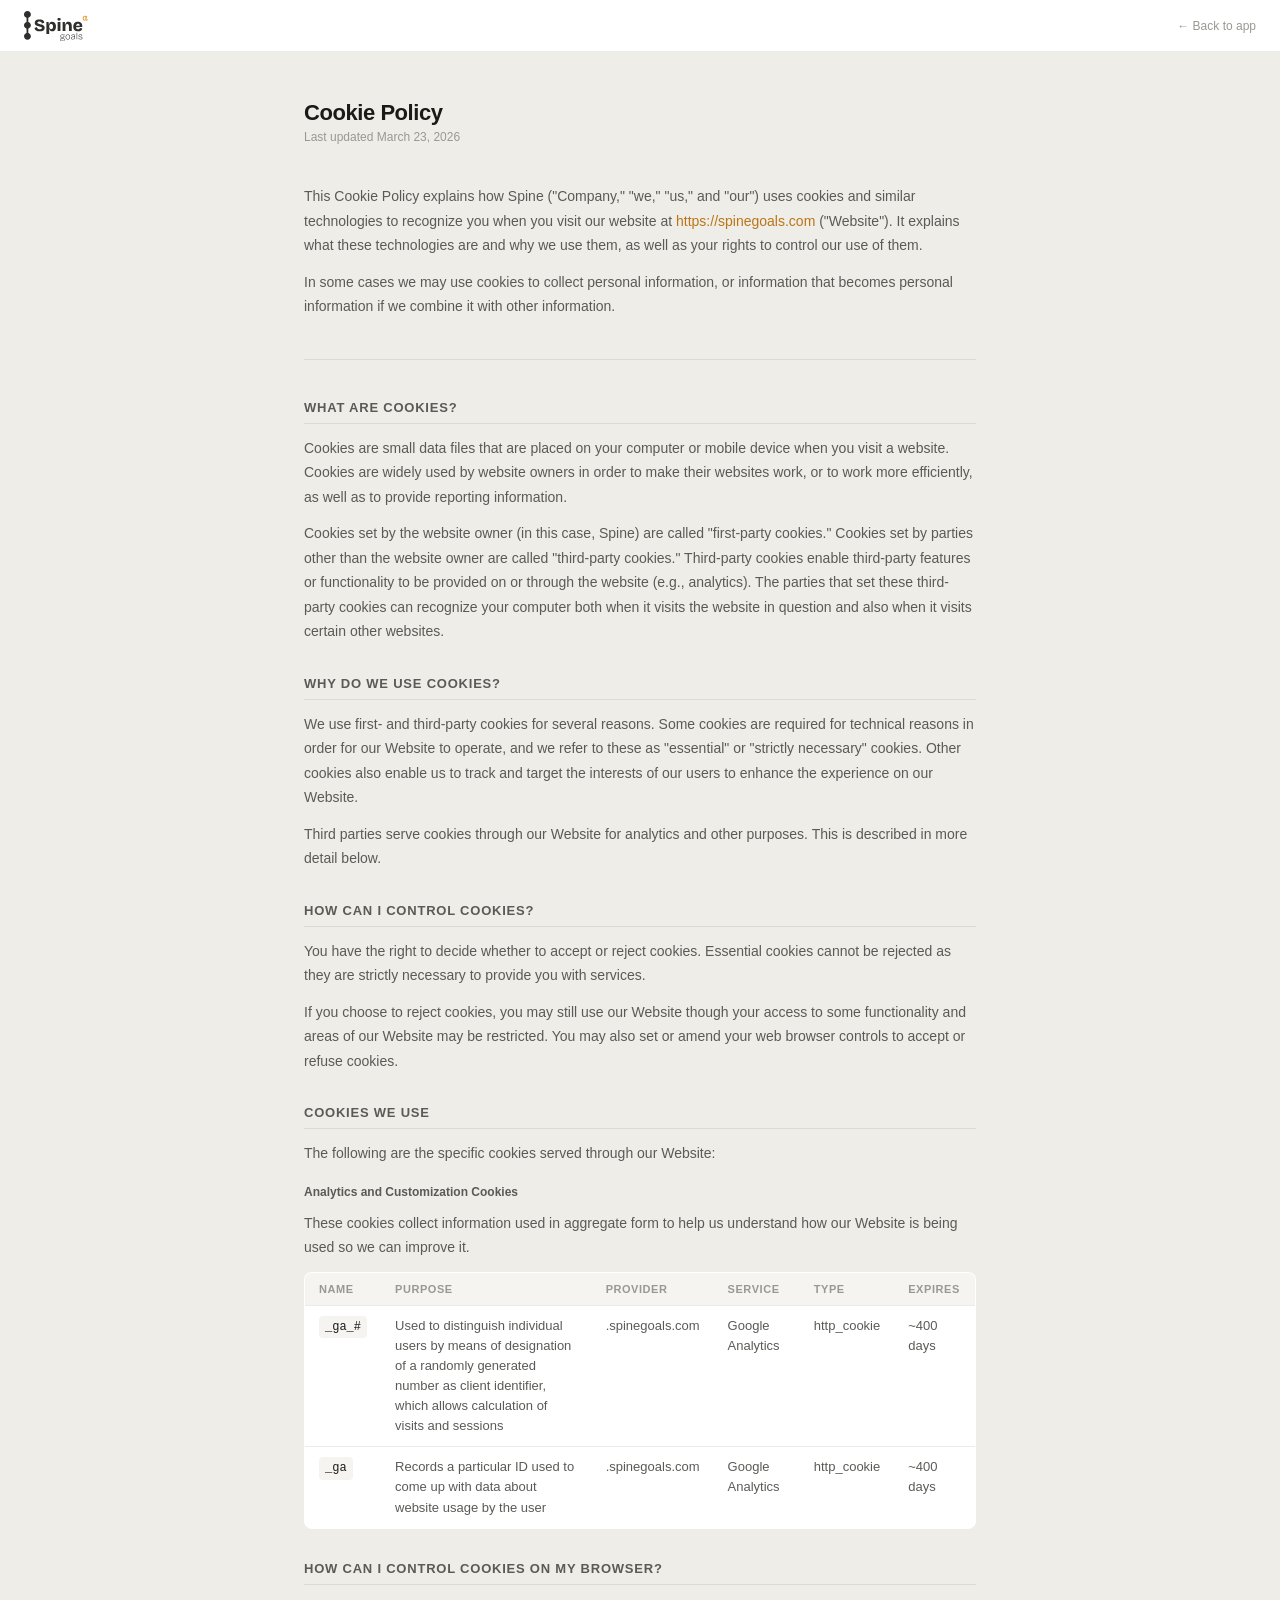
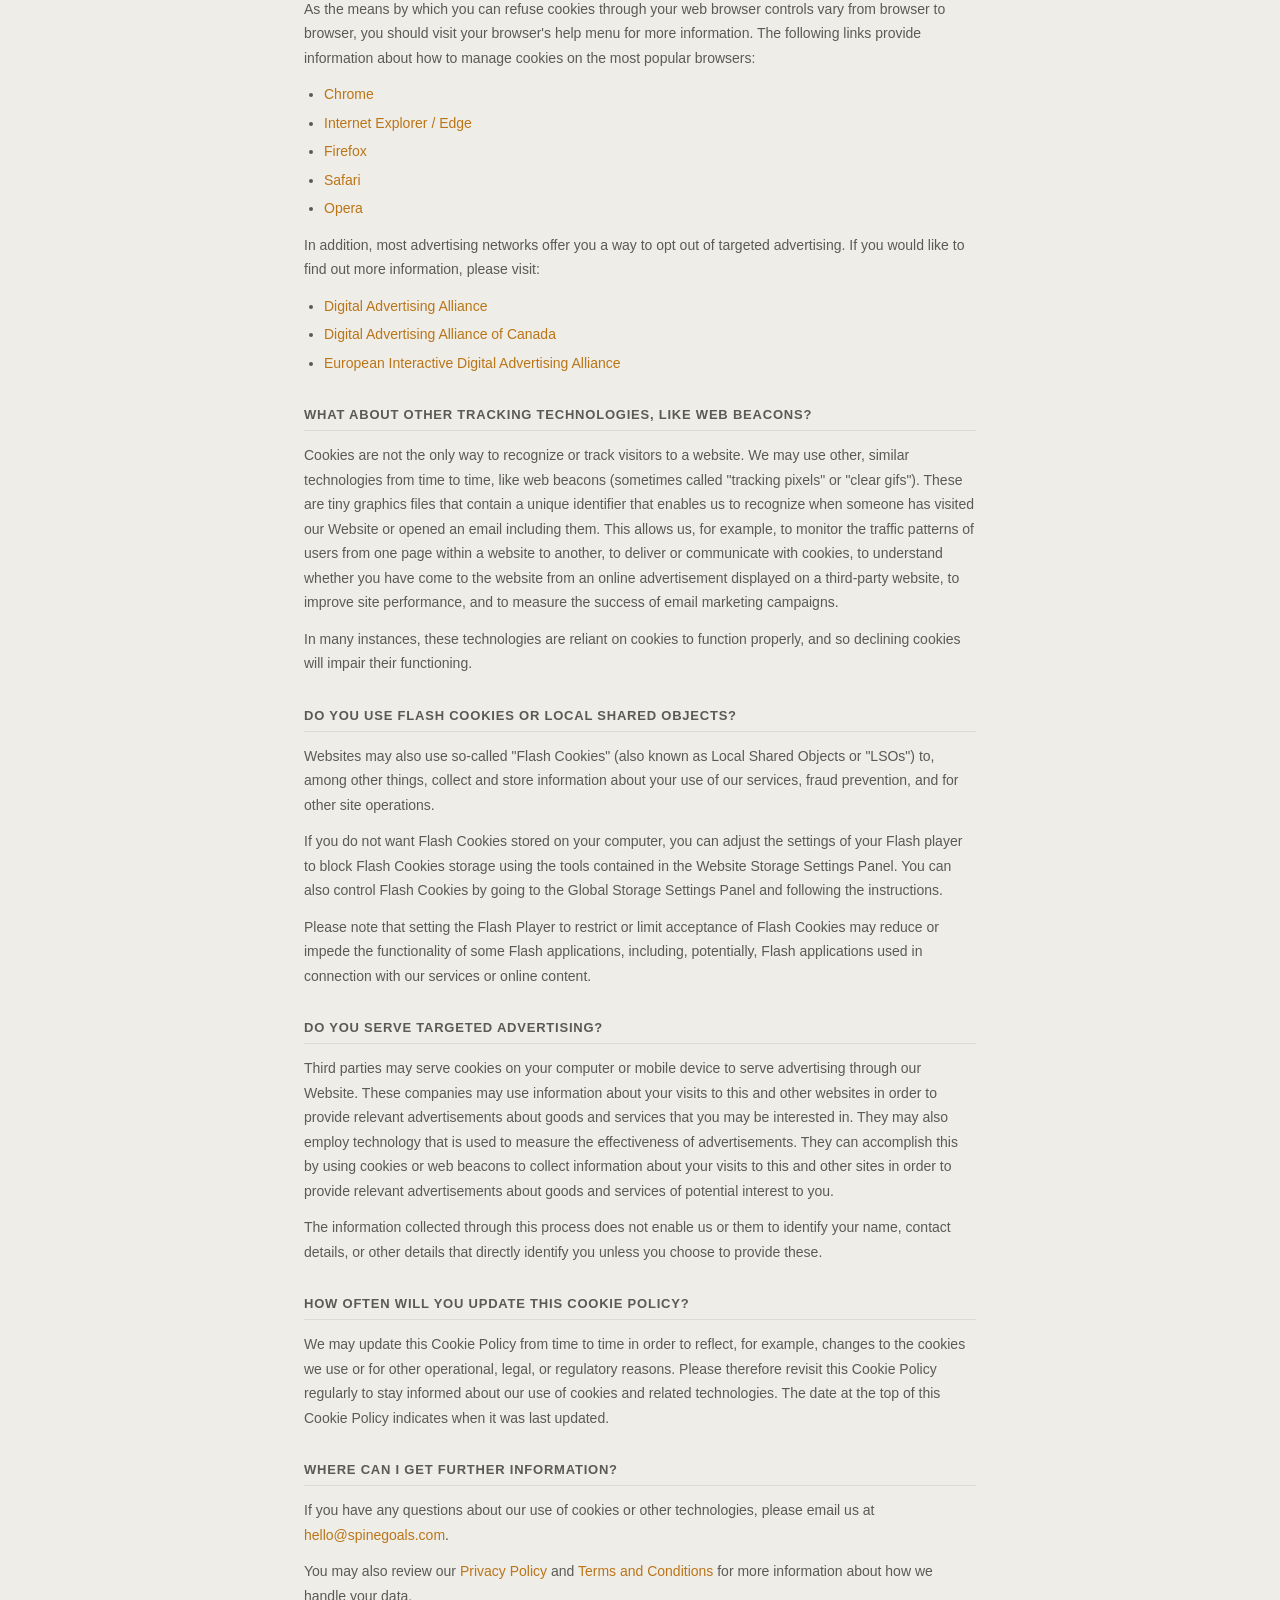
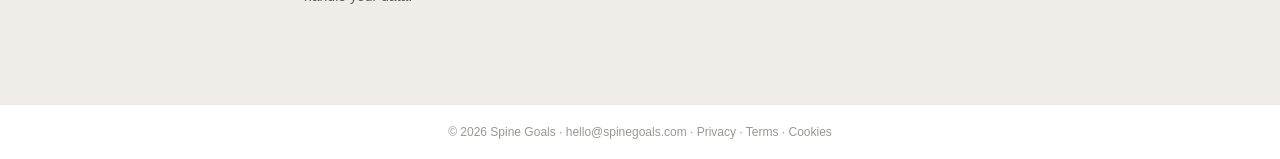
==== cookie-policy.html @ 58f3d646 "v3.7.6 · Legal pages, privacy/terms modals, SVG logo on legal pages, apple-touch-icon prep" ====
<!DOCTYPE html>
<html lang="en">
<head>
<!-- Google tag (gtag.js) -->
<script async src="https://www.googletagmanager.com/gtag/js?id=G-RN1TNMEYB0"></script>
<script>
  window.dataLayer = window.dataLayer || [];
  function gtag(){dataLayer.push(arguments);}
  gtag('js', new Date());
  gtag('config', 'G-RN1TNMEYB0');
</script>
<meta charset="UTF-8">
<meta name="viewport" content="width=device-width, initial-scale=1.0">
<title>Cookie Policy — Spine Goals</title>
<link rel="icon" href="favicon.png" type="image/png">
<style>
  *, *::before, *::after { box-sizing: border-box; margin: 0; padding: 0; }

  :root {
    --bg:        #ffffff;
    --bg2:       #f5f4f0;
    --bg3:       #efede8;
    --border1:   rgba(0,0,0,0.08);
    --border2:   rgba(0,0,0,0.15);
    --text1:     #1a1a18;
    --text2:     #5a5a56;
    --text3:     #9a9892;
    --accent:    #BA7517;
    --radius-md: 8px;
    --font:      -apple-system, BlinkMacSystemFont, "Segoe UI", sans-serif;
    --logo-fill: #2E2E2B;
  }

  @media (prefers-color-scheme: dark) {
    :root {
      --bg:      #1c1c1a;
      --bg2:     #262624;
      --bg3:     #2e2e2b;
      --border1: rgba(255,255,255,0.07);
      --border2: rgba(255,255,255,0.13);
      --text1:   #e8e6df;
      --text2:   #9a9890;
      --text3:   #5e5d58;
      --logo-fill: #EFEDE7;
    }
  }

  body {
    font-family: var(--font);
    background: var(--bg3);
    color: var(--text1);
    min-height: 100vh;
  }

  .site-header {
    background: var(--bg);
    border-bottom: 0.5px solid var(--border1);
    padding: 0 1.5rem;
    height: 52px;
    display: flex;
    align-items: center;
    justify-content: space-between;
  }

  .site-header a.home-link {
    text-decoration: none;
    display: flex;
    align-items: center;
    gap: 8px;
    color: var(--text1);
  }

  .logo-wordmark {
    font-size: 15px;
    font-weight: 600;
    letter-spacing: -0.02em;
    color: var(--text1);
  }

  .logo-dot {
    width: 8px;
    height: 8px;
    border-radius: 50%;
    background: var(--accent);
    flex-shrink: 0;
  }

  .back-link {
    font-size: 12px;
    color: var(--text3);
    text-decoration: none;
  }
  .back-link:hover { color: var(--text2); border-bottom: 0.5px solid var(--border2); padding-bottom: 1px; }

  .page-wrapper {
    max-width: 720px;
    margin: 0 auto;
    padding: 3rem 1.5rem 4rem;
  }

  .page-title {
    font-size: 22px;
    font-weight: 600;
    letter-spacing: -0.02em;
    color: var(--text1);
    margin-bottom: 0.25rem;
  }

  .last-updated {
    font-size: 12px;
    color: var(--text3);
    margin-bottom: 2.5rem;
  }

  .legal-section {
    margin-bottom: 2rem;
  }

  .legal-section h2 {
    font-size: 13px;
    font-weight: 600;
    text-transform: uppercase;
    letter-spacing: 0.06em;
    color: var(--text2);
    margin-bottom: 0.75rem;
    padding-bottom: 0.5rem;
    border-bottom: 0.5px solid var(--border1);
  }

  .legal-section p {
    font-size: 14px;
    line-height: 1.75;
    color: var(--text2);
    margin-bottom: 0.75rem;
  }

  .legal-section p:last-child {
    margin-bottom: 0;
  }

  .legal-section ul {
    font-size: 14px;
    line-height: 1.75;
    color: var(--text2);
    padding-left: 1.25rem;
    margin-bottom: 0.75rem;
  }

  .legal-section ul li {
    margin-bottom: 0.25rem;
  }

  a { color: var(--accent); text-decoration: none; }
  a:hover { text-decoration: underline; }

  .divider {
    border: none;
    border-top: 0.5px solid var(--border1);
    margin: 2.5rem 0;
  }

  /* Cookie table */
  .cookie-table {
    width: 100%;
    border-collapse: collapse;
    font-size: 13px;
    margin-bottom: 0.75rem;
    background: var(--bg);
    border-radius: var(--radius-md);
    overflow: hidden;
    border: 0.5px solid var(--border1);
  }

  .cookie-table thead tr {
    background: var(--bg2);
  }

  .cookie-table th {
    padding: 10px 14px;
    text-align: left;
    font-size: 11px;
    font-weight: 600;
    text-transform: uppercase;
    letter-spacing: 0.05em;
    color: var(--text3);
    border-bottom: 0.5px solid var(--border1);
  }

  .cookie-table td {
    padding: 10px 14px;
    color: var(--text2);
    vertical-align: top;
    border-bottom: 0.5px solid var(--border1);
    line-height: 1.55;
  }

  .cookie-table tr:last-child td {
    border-bottom: none;
  }

  .cookie-name {
    font-family: monospace;
    font-size: 12px;
    color: var(--text1);
    background: var(--bg2);
    border-radius: 4px;
    padding: 2px 6px;
    display: inline-block;
  }

  .site-footer {
    background: var(--bg);
    border-top: 0.5px solid var(--border1);
    padding: 1.25rem 1.5rem;
    text-align: center;
    font-size: 12px;
    color: var(--text3);
  }

  .site-footer a {
    color: var(--text3);
    text-decoration: none;
  }
  .site-footer a:hover {
    color: var(--text2);
    border-bottom: 0.5px solid var(--border2);
    padding-bottom: 1px;
  }

  @media (max-width: 600px) {
    .cookie-table { display: block; overflow-x: auto; }
  }
</style>
</head>
<body>

<header class="site-header">
  <a href="/" class="home-link">
    <svg style="height:30px;width:auto;display:block" viewBox="0 0 744 349" fill="none" xmlns="http://www.w3.org/2000/svg">
    <path fill="var(--logo-fill)" d="M473.06 279.35L455.808 276.475V278.354C459.789 279.313 462.959 281.009 465.318 283.441C467.751 285.801 468.968 288.934 468.968 292.842C468.968 296.086 468.083 298.924 466.313 301.357C464.544 303.716 461.89 305.56 458.352 306.887C454.813 308.14 450.388 308.767 445.08 308.767C443.974 308.767 442.868 308.73 441.763 308.656C440.657 308.509 439.404 308.287 438.003 307.992C435.57 309.319 433.616 310.573 432.142 311.753C430.667 312.933 429.93 314.002 429.93 314.96C429.93 315.992 430.667 316.803 432.142 317.393C433.69 317.909 435.496 318.278 437.561 318.499C439.625 318.646 441.505 318.72 443.2 318.72H453.817C455.292 318.72 457.098 318.904 459.236 319.272C461.448 319.567 463.623 320.194 465.761 321.152C467.972 322.111 469.816 323.549 471.29 325.466C472.765 327.383 473.502 329.963 473.502 333.207C473.502 337.041 472.322 340.1 469.963 342.386C467.677 344.671 464.397 346.293 460.121 347.252C455.919 348.284 450.868 348.801 444.97 348.801C439.072 348.801 434.242 348.358 430.482 347.474C426.796 346.589 424.068 345.225 422.299 343.382C420.529 341.539 419.645 339.216 419.645 336.414C419.645 333.023 420.935 330.222 423.516 328.01C426.17 325.798 430.262 324.212 435.791 323.254V321.264C431.81 321.337 428.898 320.858 427.055 319.826C425.212 318.794 424.29 317.392 424.29 315.623C424.29 313.633 425.248 312.048 427.165 310.868C429.082 309.615 432.141 308.361 436.344 307.107V305.117C431.92 305.191 428.566 303.938 426.28 301.357C424.068 298.703 422.963 295.311 422.963 291.183C422.963 287.275 423.958 283.995 425.948 281.341C428.013 278.687 430.888 276.695 434.574 275.368C438.334 273.967 442.721 273.268 447.734 273.268H473.06V279.35ZM438.776 324.36C433.69 325.761 430.262 327.42 428.492 329.337C426.723 331.18 425.838 333.096 425.838 335.087C425.838 337.52 426.723 339.29 428.492 340.396C430.262 341.575 432.547 342.349 435.349 342.718C438.15 343.16 441.062 343.382 444.085 343.382C449.32 343.382 453.633 343.013 457.024 342.275C460.489 341.612 463.07 340.506 464.766 338.958C466.461 337.41 467.309 335.493 467.309 333.207C467.309 330.995 466.682 329.3 465.429 328.12C464.249 326.867 462.738 325.982 460.895 325.466C459.125 324.95 457.319 324.655 455.476 324.581C453.706 324.434 452.195 324.36 450.941 324.36H438.776ZM40 0C62.0914 0 80 17.9086 80 40C80 58.5367 67.3902 74.1253 50.2812 78.6631V128.193C67.3903 132.731 80 148.321 80 166.857C80 185.394 67.3902 200.983 50.2812 205.521V255.05C67.3904 259.587 80 275.178 80 293.715C79.9997 315.806 62.0912 333.715 40 333.715C17.9088 333.715 0.00026392 315.806 0 293.715C0 275.231 12.5373 259.678 29.5713 255.09V205.48C12.5375 200.892 0 185.341 0 166.857C0 148.374 12.5373 132.821 29.5713 128.233V78.623C12.5375 74.035 0 58.4833 0 40C0 17.9086 17.9086 0 40 0ZM509.833 272.051C514.773 272.051 519.234 273.231 523.215 275.59C527.196 277.875 530.366 281.267 532.726 285.764C535.159 290.187 536.375 295.606 536.375 302.021C536.375 308.361 535.232 313.707 532.946 318.057C530.661 322.406 527.528 325.724 523.547 328.01C519.639 330.222 515.215 331.327 510.275 331.327C505.041 331.327 500.433 330.111 496.452 327.678C492.471 325.245 489.337 321.816 487.052 317.393C484.84 312.895 483.734 307.55 483.734 301.357C483.734 294.796 484.914 289.377 487.273 285.101C489.706 280.751 492.877 277.506 496.784 275.368C500.765 273.157 505.115 272.051 509.833 272.051ZM573.611 272.051C577.961 272.051 581.574 272.788 584.449 274.263C587.398 275.737 589.61 278.023 591.084 281.119C592.632 284.142 593.406 288.05 593.406 292.842V307.329C593.406 309.467 593.444 311.9 593.518 314.628C593.665 317.356 593.813 320.084 593.96 322.812C594.181 325.466 594.402 327.862 594.623 330H588.541C588.32 327.346 588.172 324.839 588.099 322.479C588.025 320.12 587.951 317.761 587.877 315.402H586.771C585.666 318.13 584.191 320.711 582.348 323.144C580.578 325.576 578.293 327.567 575.491 329.115C572.763 330.59 569.446 331.327 565.538 331.327C562.442 331.327 559.64 330.774 557.133 329.668C554.626 328.488 552.636 326.719 551.161 324.36C549.687 321.927 548.949 318.867 548.949 315.181C548.949 312.748 549.355 310.536 550.166 308.546C551.051 306.482 552.451 304.675 554.368 303.127C556.285 301.579 558.865 300.288 562.109 299.256C565.427 298.15 569.519 297.303 574.385 296.713C577.481 296.344 579.952 295.975 581.795 295.606C583.638 295.164 584.964 294.501 585.775 293.616C586.66 292.731 587.103 291.33 587.103 289.413C587.102 286.243 585.997 283.552 583.785 281.341C581.573 279.055 578.108 277.912 573.39 277.912C571.178 277.912 568.819 278.281 566.312 279.019C563.88 279.756 561.741 281.082 559.897 282.999C558.054 284.916 556.912 287.681 556.47 291.294L550.498 288.971C550.867 286.538 551.641 284.326 552.82 282.336C554 280.272 555.548 278.465 557.465 276.917C559.455 275.369 561.815 274.189 564.543 273.378C567.271 272.493 570.294 272.051 573.611 272.051ZM656.72 272.051C661.364 272.051 665.236 272.825 668.332 274.373C671.502 275.848 673.899 277.949 675.521 280.677C677.142 283.405 677.916 286.538 677.843 290.077L671.871 290.962C671.945 288.013 671.318 285.58 669.991 283.663C668.738 281.746 666.895 280.308 664.462 279.35C662.103 278.391 659.301 277.912 656.057 277.912C651.559 277.912 647.983 278.797 645.329 280.566C642.749 282.336 641.459 284.769 641.459 287.865C641.459 290.224 642.196 292.104 643.671 293.505C645.219 294.832 647.246 295.864 649.753 296.602C652.333 297.339 655.135 298.04 658.158 298.703C661.033 299.293 663.761 299.956 666.342 300.693C668.996 301.431 671.318 302.39 673.309 303.569C675.373 304.675 676.995 306.187 678.175 308.104C679.428 309.947 680.055 312.306 680.055 315.181C680.055 318.867 679.097 321.927 677.18 324.36C675.263 326.72 672.608 328.488 669.217 329.668C665.899 330.774 662.066 331.327 657.716 331.327C653.735 331.327 650.232 330.885 647.209 330C644.186 329.042 641.68 327.714 639.689 326.019C637.773 324.323 636.334 322.296 635.376 319.937C634.491 317.577 634.16 314.997 634.381 312.195L640.464 311.643C640.095 314.739 640.574 317.32 641.901 319.384C643.302 321.374 645.366 322.886 648.094 323.918C650.895 324.95 654.177 325.466 657.937 325.466C663.097 325.466 667.042 324.581 669.77 322.812C672.571 321.042 673.973 318.609 673.973 315.513C673.973 313.08 673.198 311.2 671.649 309.873C670.101 308.472 668 307.403 665.346 306.666C662.765 305.855 659.817 305.118 656.499 304.454C653.919 303.864 651.338 303.2 648.758 302.463C646.251 301.726 643.966 300.804 641.901 299.698C639.911 298.519 638.289 297.007 637.035 295.164C635.856 293.321 635.266 291.035 635.266 288.308C635.266 284.916 636.15 282.041 637.92 279.682C639.689 277.249 642.159 275.369 645.329 274.042C648.573 272.715 652.37 272.051 656.72 272.051ZM618.518 330H612.214V253.582H618.518V330ZM587.214 299.336C586.734 299.552 586.219 299.748 585.665 299.92C583.601 300.583 581.242 301.099 578.588 301.468C575.934 301.836 573.242 302.279 570.515 302.795C567.787 303.237 565.243 303.9 562.884 304.785C560.598 305.67 558.755 306.961 557.354 308.656C555.954 310.278 555.253 312.527 555.253 315.402C555.253 318.794 556.249 321.338 558.239 323.033C560.23 324.655 562.81 325.466 565.98 325.466C567.75 325.466 569.52 325.207 571.289 324.691C573.132 324.102 574.975 323.143 576.818 321.816C578.735 320.489 580.542 318.756 582.237 316.618C584.007 314.406 585.666 311.716 587.214 308.546V299.336ZM509.833 278.022C505.852 278.023 502.386 278.944 499.438 280.787C496.489 282.63 494.166 285.285 492.471 288.75C490.849 292.141 490.038 296.27 490.038 301.136C490.038 308.508 491.881 314.407 495.567 318.83C499.327 323.18 504.304 325.355 510.497 325.355C514.478 325.355 517.907 324.396 520.782 322.479C523.731 320.489 526.017 317.724 527.639 314.186C529.261 310.647 530.071 306.555 530.071 301.91C530.071 297.118 529.223 292.952 527.527 289.413C525.905 285.801 523.583 282.999 520.561 281.009C517.538 279.018 513.962 278.022 509.833 278.022ZM445.854 278.797C440.473 278.797 436.344 279.977 433.469 282.336C430.593 284.621 429.155 287.608 429.155 291.294C429.155 293.8 429.819 295.975 431.146 297.818C432.473 299.588 434.39 300.988 436.896 302.021C439.477 302.979 442.647 303.458 446.407 303.458C451.789 303.458 455.844 302.463 458.572 300.473C461.374 298.408 462.774 295.57 462.774 291.957C462.774 288.123 461.374 284.99 458.572 282.557C455.771 280.05 451.531 278.797 445.854 278.797ZM326.535 124.516C335.962 124.516 344.042 126.805 350.775 131.384C357.643 135.962 362.895 142.494 366.531 150.978C370.167 159.462 371.985 169.63 371.985 181.48C371.985 191.984 370.369 201.411 367.137 209.76C364.039 218.109 359.259 224.708 352.795 229.556C346.466 234.404 338.385 236.828 328.555 236.828C321.956 236.828 316.368 235.683 311.789 233.394C307.21 230.97 303.305 227.468 300.073 222.89C296.976 218.311 294.35 212.588 292.195 205.72H288.357C289.165 209.356 289.906 213.059 290.579 216.83C291.252 220.601 291.791 224.237 292.195 227.738C292.734 231.239 293.003 234.606 293.003 237.838V268.138H260.481V127.344H287.146L287.549 157.644L291.185 158.048C292.397 150.507 294.552 144.244 297.649 139.262C300.747 134.279 304.72 130.576 309.567 128.152C314.55 125.728 320.206 124.516 326.535 124.516ZM179.842 97.8516C191.558 97.8516 201.524 99.5357 209.738 102.902C217.953 106.269 224.282 110.982 228.726 117.042C233.17 122.967 235.594 129.902 235.998 137.848L206.91 146.13C206.91 142.225 206.236 138.791 204.89 135.828C203.678 132.865 201.927 130.441 199.638 128.556C197.349 126.536 194.521 125.055 191.154 124.112C187.788 123.035 183.949 122.496 179.64 122.496C174.522 122.496 170.146 123.102 166.51 124.314C163.009 125.526 160.382 127.142 158.632 129.162C156.881 131.047 156.006 133.27 156.006 135.828C156.006 139.06 157.353 141.754 160.046 143.908C162.874 145.928 166.645 147.679 171.358 149.16C176.206 150.507 181.526 151.854 187.316 153.2C193.107 154.412 199.099 155.96 205.294 157.846C211.489 159.596 217.279 161.953 222.666 164.916C228.053 167.879 232.362 171.919 235.594 177.036C238.96 182.019 240.644 188.348 240.644 196.024C240.643 204.239 238.421 211.443 233.978 217.638C229.668 223.698 223.137 228.412 214.384 231.778C205.631 235.145 194.79 236.828 181.862 236.828C173.244 236.828 165.432 236.02 158.43 234.404C151.427 232.788 145.367 230.364 140.25 227.132C135.133 223.765 131.093 219.523 128.13 214.406C125.167 209.289 123.417 203.363 122.878 196.63L151.36 187.136C151.764 192.792 153.38 197.506 156.208 201.276C159.036 205.047 162.807 207.874 167.52 209.76C172.367 211.51 177.754 212.386 183.68 212.386C189.336 212.386 194.05 211.713 197.82 210.366C201.725 208.885 204.621 207.067 206.506 204.912C208.526 202.623 209.536 200.198 209.536 197.64C209.536 194.677 208.257 192.253 205.698 190.368C203.14 188.348 199.638 186.665 195.194 185.318C190.75 183.837 185.565 182.423 179.64 181.076C172.906 179.46 166.308 177.71 159.844 175.824C153.38 173.939 147.521 171.514 142.27 168.552C137.018 165.454 132.843 161.549 129.746 156.836C126.783 151.988 125.302 145.928 125.302 138.656C125.302 130.442 127.39 123.304 131.564 117.244C135.739 111.184 141.866 106.47 149.946 103.104C158.026 99.6023 167.991 97.8516 179.842 97.8516ZM627.545 124.516C636.164 124.516 643.705 125.93 650.169 128.758C656.768 131.451 662.154 135.491 666.329 140.878C670.638 146.265 673.803 152.863 675.823 160.674C677.843 168.35 678.516 177.171 677.843 187.136L604.336 187.67C605.023 195.873 607.304 202.024 611.183 206.124C616.031 211.107 622.159 213.598 629.565 213.598C633.201 213.598 636.231 213.126 638.655 212.184C641.079 211.106 643.031 209.827 644.513 208.346C646.129 206.73 647.341 204.979 648.149 203.094C649.092 201.209 649.832 199.39 650.371 197.64L678.651 203.7C677.574 208.683 675.823 213.194 673.399 217.234C671.11 221.274 667.945 224.776 663.905 227.738C660 230.701 655.219 232.923 649.563 234.404C644.042 236.02 637.443 236.828 629.767 236.828C620.879 236.828 612.933 235.683 605.931 233.394C598.928 230.97 592.936 227.468 587.953 222.89C583.105 218.311 579.401 212.655 576.843 205.922C574.284 199.189 573.005 191.445 573.005 182.692C573.005 174.208 574.217 166.397 576.641 159.26C579.199 152.123 582.768 145.995 587.347 140.878C592.06 135.626 597.783 131.586 604.517 128.758C611.385 125.93 619.061 124.516 627.545 124.516ZM423.987 234H391.466V127.344H423.987V234ZM517.338 124.516C529.862 124.516 539.356 128.893 545.82 137.646C552.419 146.4 555.718 160.338 555.718 179.46V234H522.994V183.096C522.994 172.053 521.378 164.04 518.146 159.058C515.049 153.94 510.403 151.382 504.208 151.382C499.091 151.382 494.849 152.931 491.482 156.028C488.251 159.126 485.826 163.232 484.21 168.35C482.594 173.467 481.786 179.19 481.786 185.52V234H449.265V127.344H475.524L475.929 158.654H479.968C481.718 151.113 484.21 144.783 487.442 139.666C490.674 134.549 494.782 130.778 499.765 128.354C504.747 125.795 510.605 124.516 517.338 124.516ZM315.829 151.18C311.654 151.18 308.086 152.123 305.123 154.008C302.295 155.758 299.938 158.115 298.053 161.078C296.302 163.906 295.023 166.936 294.215 170.168C293.407 173.4 293.003 176.43 293.003 179.258V183.702C293.003 186.261 293.339 188.819 294.013 191.378C294.686 193.936 295.696 196.428 297.043 198.852C298.39 201.141 300.005 203.229 301.891 205.114C303.776 207 305.931 208.48 308.355 209.558C310.914 210.635 313.674 211.174 316.637 211.174C321.081 211.174 324.852 209.962 327.949 207.538C331.181 205.114 333.672 201.68 335.423 197.236C337.174 192.792 338.049 187.607 338.049 181.682C338.049 175.353 337.106 169.966 335.221 165.522C333.47 160.944 330.912 157.442 327.545 155.018C324.178 152.459 320.273 151.18 315.829 151.18ZM627.949 149.362C623.236 149.362 619.061 150.642 615.425 153.2C611.924 155.759 609.163 159.462 607.143 164.31C606.331 166.257 605.687 168.378 605.201 170.673L648.22 170.271C648.113 166.975 647.552 164.113 646.533 161.684C644.783 157.374 642.224 154.277 638.857 152.392C635.491 150.372 631.854 149.362 627.949 149.362ZM407.827 81.6924C414.156 81.6924 418.938 83.0391 422.17 85.7324C425.536 88.2911 427.22 92.0616 427.22 97.0439C427.22 102.026 425.536 105.864 422.17 108.558C418.938 111.116 414.156 112.396 407.827 112.396C401.633 112.395 396.852 111.116 393.485 108.558C390.254 105.864 388.638 102.094 388.638 97.2461C388.638 92.1289 390.254 88.2911 393.485 85.7324C396.852 83.0391 401.633 81.6924 407.827 81.6924Z"/>
    <path fill="#E99B35" d="M715.148 87.3103C715.148 82.2969 714.706 77.8364 713.821 73.9289C712.42 67.6621 709.951 64.5288 706.412 64.5288C702.43 64.5288 699.408 67.1092 697.343 72.27C695.648 76.4725 694.8 80.8223 694.8 85.3197C694.8 97.1896 698.523 103.125 705.969 103.125C708.623 103.125 710.909 101.06 712.826 96.9316C714.374 93.6139 715.148 90.4068 715.148 87.3103ZM743.349 100.139C740.916 109.281 736.418 113.852 729.857 113.852C725.802 113.852 722.3 111.198 719.351 105.889C716.033 110.977 711.02 113.52 704.31 113.52C697.233 113.52 691.814 110.387 688.054 104.12C685.031 98.8853 683.52 92.508 683.52 84.9879C683.52 77.6889 685.252 71.0167 688.717 64.9711C693.067 57.7459 698.965 54.1333 706.412 54.1333C710.098 54.1333 713.342 55.4235 716.144 58.0039C718.577 60.2157 720.457 63.0542 721.784 66.5194C722.226 64.8237 722.668 63.0542 723.111 61.2111C723.627 59.3679 724.143 57.451 724.659 55.4604L736.05 57.451C734.87 61.2848 733.469 65.9296 731.847 71.3853C730.225 76.8411 728.382 83.1816 726.318 90.4068C726.613 98.0006 727.977 101.798 730.41 101.798C731.589 101.798 732.695 99.9544 733.727 96.2681L743.349 100.139Z"/>
  </svg>
  </a>
  <a href="/" class="back-link">← Back to app</a>
</header>

<div class="page-wrapper">

  <h1 class="page-title">Cookie Policy</h1>
  <p class="last-updated">Last updated March 23, 2026</p>

  <div class="legal-section">
    <p>This Cookie Policy explains how Spine ("Company," "we," "us," and "our") uses cookies and similar technologies to recognize you when you visit our website at <a href="https://spinegoals.com">https://spinegoals.com</a> ("Website"). It explains what these technologies are and why we use them, as well as your rights to control our use of them.</p>
    <p>In some cases we may use cookies to collect personal information, or information that becomes personal information if we combine it with other information.</p>
  </div>

  <hr class="divider">

  <div class="legal-section">
    <h2>What Are Cookies?</h2>
    <p>Cookies are small data files that are placed on your computer or mobile device when you visit a website. Cookies are widely used by website owners in order to make their websites work, or to work more efficiently, as well as to provide reporting information.</p>
    <p>Cookies set by the website owner (in this case, Spine) are called "first-party cookies." Cookies set by parties other than the website owner are called "third-party cookies." Third-party cookies enable third-party features or functionality to be provided on or through the website (e.g., analytics). The parties that set these third-party cookies can recognize your computer both when it visits the website in question and also when it visits certain other websites.</p>
  </div>

  <div class="legal-section">
    <h2>Why Do We Use Cookies?</h2>
    <p>We use first- and third-party cookies for several reasons. Some cookies are required for technical reasons in order for our Website to operate, and we refer to these as "essential" or "strictly necessary" cookies. Other cookies also enable us to track and target the interests of our users to enhance the experience on our Website.</p>
    <p>Third parties serve cookies through our Website for analytics and other purposes. This is described in more detail below.</p>
  </div>

  <div class="legal-section">
    <h2>How Can I Control Cookies?</h2>
    <p>You have the right to decide whether to accept or reject cookies. Essential cookies cannot be rejected as they are strictly necessary to provide you with services.</p>
    <p>If you choose to reject cookies, you may still use our Website though your access to some functionality and areas of our Website may be restricted. You may also set or amend your web browser controls to accept or refuse cookies.</p>
  </div>

  <div class="legal-section">
    <h2>Cookies We Use</h2>
    <p>The following are the specific cookies served through our Website:</p>

    <p style="font-size:12px;font-weight:600;color:var(--text2);margin-bottom:0.5rem;margin-top:1rem">Analytics and Customization Cookies</p>
    <p>These cookies collect information used in aggregate form to help us understand how our Website is being used so we can improve it.</p>

    <table class="cookie-table">
      <thead>
        <tr>
          <th>Name</th>
          <th>Purpose</th>
          <th>Provider</th>
          <th>Service</th>
          <th>Type</th>
          <th>Expires</th>
        </tr>
      </thead>
      <tbody>
        <tr>
          <td><span class="cookie-name">_ga_#</span></td>
          <td>Used to distinguish individual users by means of designation of a randomly generated number as client identifier, which allows calculation of visits and sessions</td>
          <td>.spinegoals.com</td>
          <td>Google Analytics</td>
          <td>http_cookie</td>
          <td>~400 days</td>
        </tr>
        <tr>
          <td><span class="cookie-name">_ga</span></td>
          <td>Records a particular ID used to come up with data about website usage by the user</td>
          <td>.spinegoals.com</td>
          <td>Google Analytics</td>
          <td>http_cookie</td>
          <td>~400 days</td>
        </tr>
      </tbody>
    </table>
  </div>

  <div class="legal-section">
    <h2>How Can I Control Cookies on My Browser?</h2>
    <p>As the means by which you can refuse cookies through your web browser controls vary from browser to browser, you should visit your browser's help menu for more information. The following links provide information about how to manage cookies on the most popular browsers:</p>
    <ul>
      <li><a href="https://support.google.com/chrome/answer/95647" target="_blank" rel="noopener">Chrome</a></li>
      <li><a href="https://support.microsoft.com/en-us/windows/delete-and-manage-cookies-168dab11-0753-043d-7c16-ede5947fc64d" target="_blank" rel="noopener">Internet Explorer / Edge</a></li>
      <li><a href="https://support.mozilla.org/en-US/kb/enhanced-tracking-protection-firefox-desktop" target="_blank" rel="noopener">Firefox</a></li>
      <li><a href="https://support.apple.com/en-gb/guide/safari/sfri11471/mac" target="_blank" rel="noopener">Safari</a></li>
      <li><a href="https://help.opera.com/en/latest/web-preferences/" target="_blank" rel="noopener">Opera</a></li>
    </ul>
    <p>In addition, most advertising networks offer you a way to opt out of targeted advertising. If you would like to find out more information, please visit:</p>
    <ul>
      <li><a href="https://www.aboutads.info/choices/" target="_blank" rel="noopener">Digital Advertising Alliance</a></li>
      <li><a href="https://youradchoices.ca/" target="_blank" rel="noopener">Digital Advertising Alliance of Canada</a></li>
      <li><a href="https://www.youronlinechoices.com/" target="_blank" rel="noopener">European Interactive Digital Advertising Alliance</a></li>
    </ul>
  </div>

  <div class="legal-section">
    <h2>What About Other Tracking Technologies, Like Web Beacons?</h2>
    <p>Cookies are not the only way to recognize or track visitors to a website. We may use other, similar technologies from time to time, like web beacons (sometimes called "tracking pixels" or "clear gifs"). These are tiny graphics files that contain a unique identifier that enables us to recognize when someone has visited our Website or opened an email including them. This allows us, for example, to monitor the traffic patterns of users from one page within a website to another, to deliver or communicate with cookies, to understand whether you have come to the website from an online advertisement displayed on a third-party website, to improve site performance, and to measure the success of email marketing campaigns.</p>
    <p>In many instances, these technologies are reliant on cookies to function properly, and so declining cookies will impair their functioning.</p>
  </div>

  <div class="legal-section">
    <h2>Do You Use Flash Cookies or Local Shared Objects?</h2>
    <p>Websites may also use so-called "Flash Cookies" (also known as Local Shared Objects or "LSOs") to, among other things, collect and store information about your use of our services, fraud prevention, and for other site operations.</p>
    <p>If you do not want Flash Cookies stored on your computer, you can adjust the settings of your Flash player to block Flash Cookies storage using the tools contained in the Website Storage Settings Panel. You can also control Flash Cookies by going to the Global Storage Settings Panel and following the instructions.</p>
    <p>Please note that setting the Flash Player to restrict or limit acceptance of Flash Cookies may reduce or impede the functionality of some Flash applications, including, potentially, Flash applications used in connection with our services or online content.</p>
  </div>

  <div class="legal-section">
    <h2>Do You Serve Targeted Advertising?</h2>
    <p>Third parties may serve cookies on your computer or mobile device to serve advertising through our Website. These companies may use information about your visits to this and other websites in order to provide relevant advertisements about goods and services that you may be interested in. They may also employ technology that is used to measure the effectiveness of advertisements. They can accomplish this by using cookies or web beacons to collect information about your visits to this and other sites in order to provide relevant advertisements about goods and services of potential interest to you.</p>
    <p>The information collected through this process does not enable us or them to identify your name, contact details, or other details that directly identify you unless you choose to provide these.</p>
  </div>

  <div class="legal-section">
    <h2>How Often Will You Update This Cookie Policy?</h2>
    <p>We may update this Cookie Policy from time to time in order to reflect, for example, changes to the cookies we use or for other operational, legal, or regulatory reasons. Please therefore revisit this Cookie Policy regularly to stay informed about our use of cookies and related technologies. The date at the top of this Cookie Policy indicates when it was last updated.</p>
  </div>

  <div class="legal-section">
    <h2>Where Can I Get Further Information?</h2>
    <p>If you have any questions about our use of cookies or other technologies, please email us at <a href="mailto:hello@spinegoals.com">hello@spinegoals.com</a>.</p>
    <p>You may also review our <a href="/privacy.html">Privacy Policy</a> and <a href="/terms.html">Terms and Conditions</a> for more information about how we handle your data.</p>
  </div>

</div>

<footer class="site-footer">
  &copy; 2026 Spine Goals &middot; <a href="mailto:hello@spinegoals.com">hello@spinegoals.com</a>
  &middot; <a href="/privacy.html">Privacy</a>
  &middot; <a href="/terms.html">Terms</a>
  &middot; <a href="/cookie-policy.html">Cookies</a>
</footer>

</body>
</html>
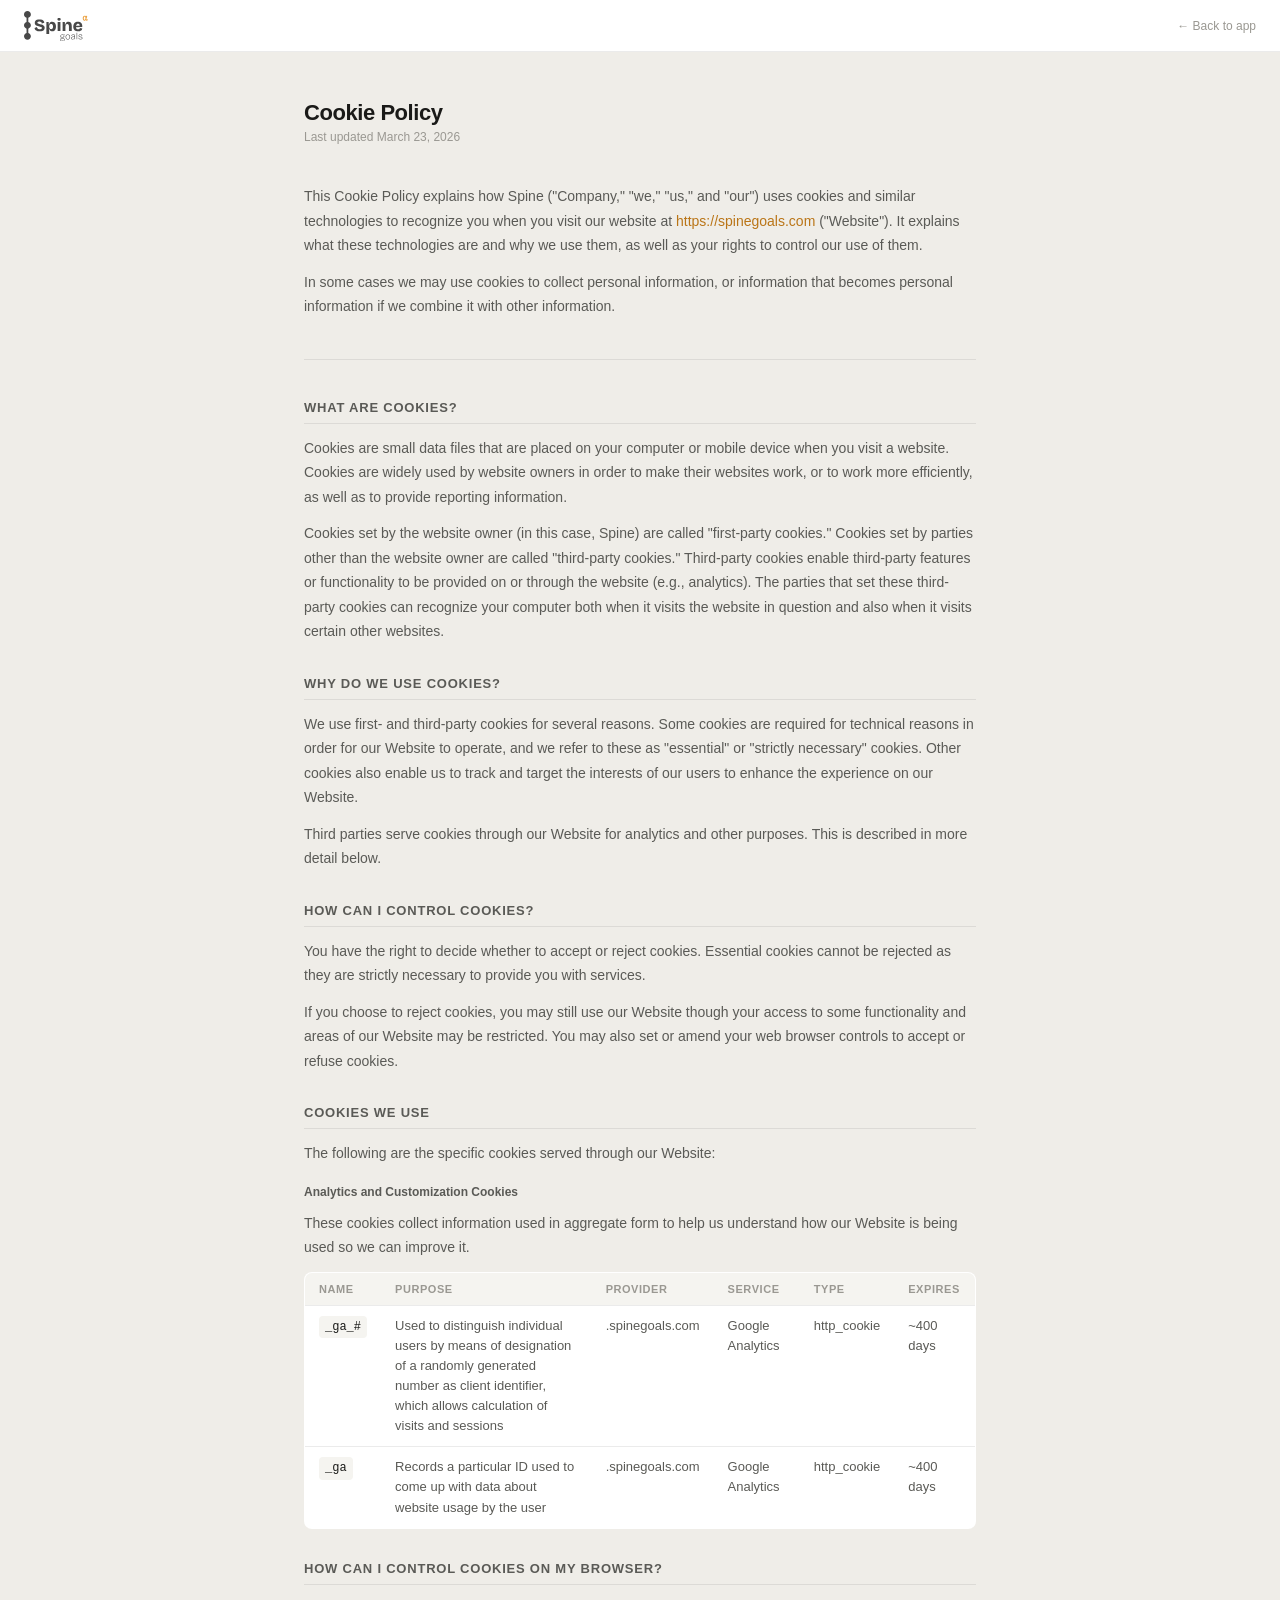
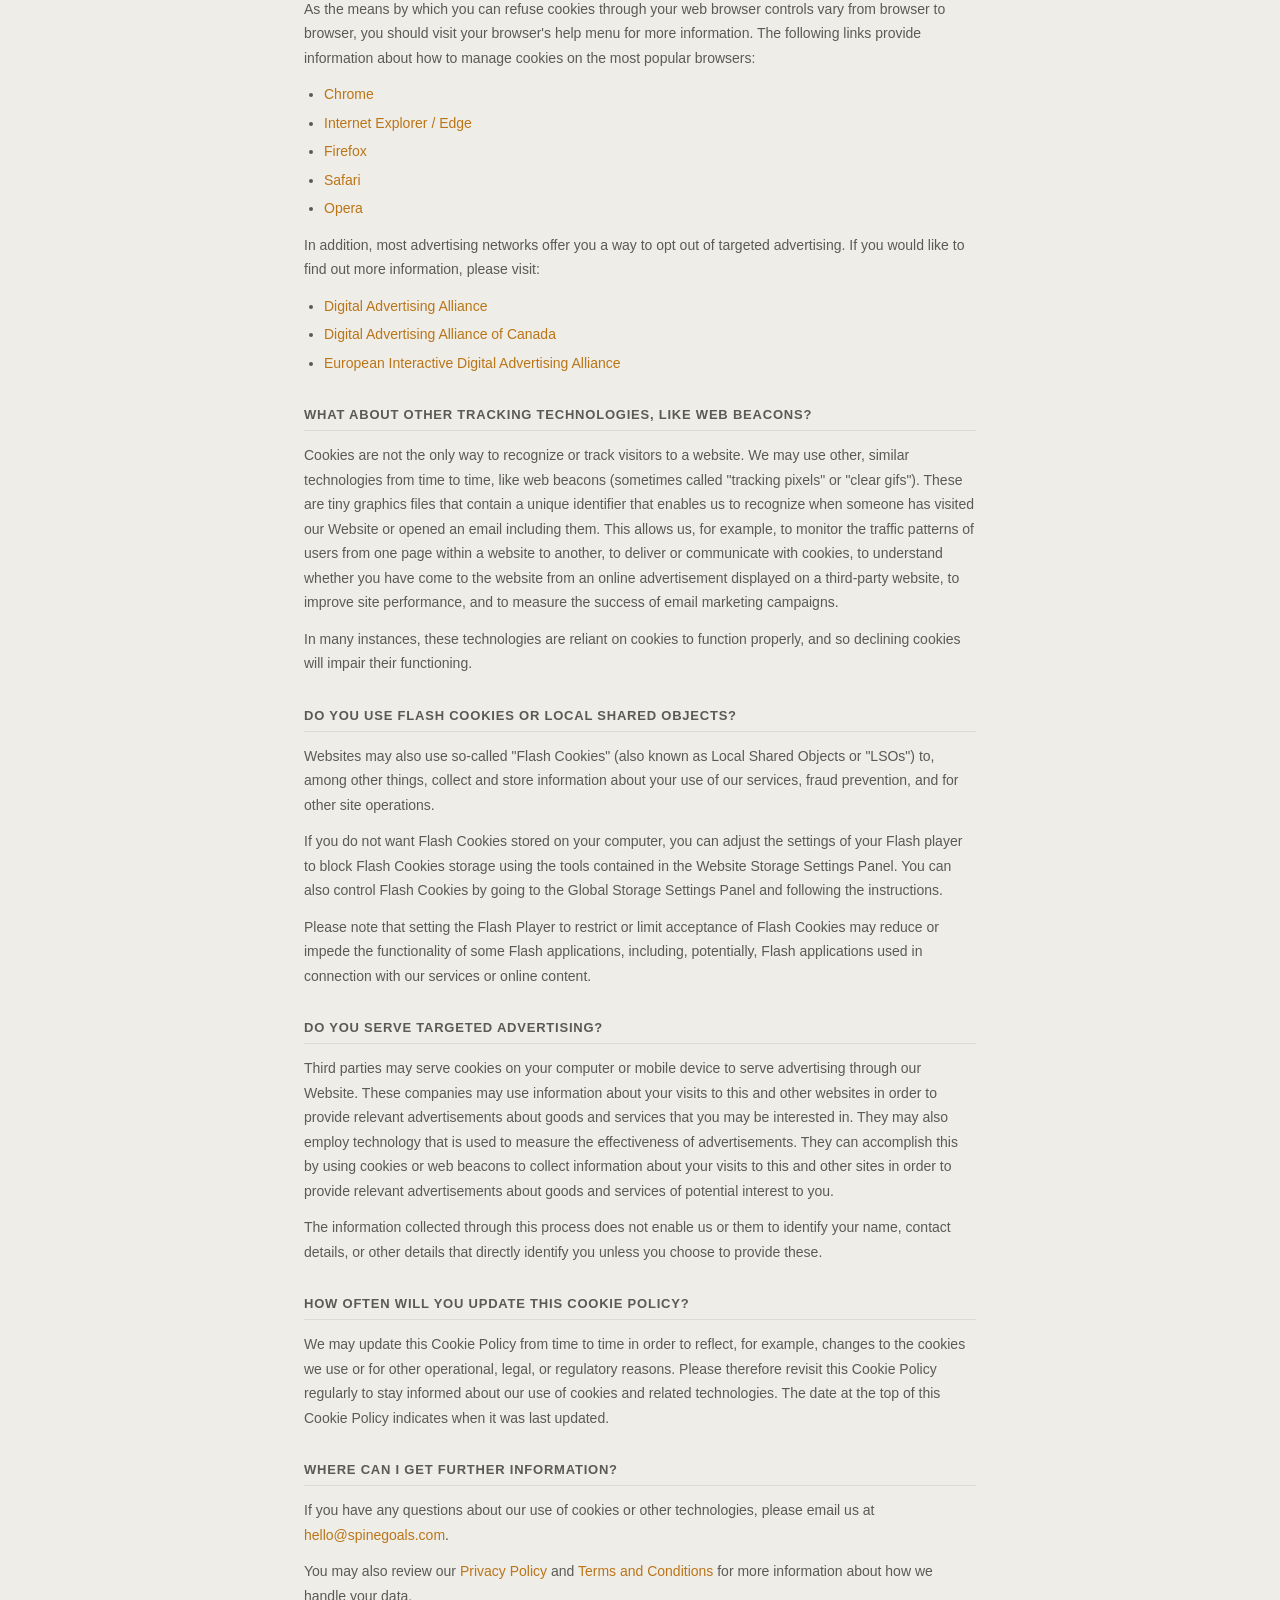
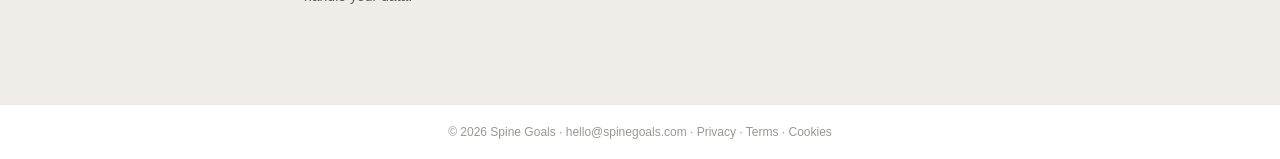
==== commit ba810d1f: "v3.8.4 consolidated css to one sheet" ====
--- a/cookie-policy.html
+++ b/cookie-policy.html
@@ -13,44 +13,9 @@
 <meta name="viewport" content="width=device-width, initial-scale=1.0">
 <title>Cookie Policy — Spine Goals</title>
 <link rel="icon" href="favicon.png" type="image/png">
+<link rel="stylesheet" href="spine-goals.css">
 <style>
-  *, *::before, *::after { box-sizing: border-box; margin: 0; padding: 0; }
-
-  :root {
-    --bg:        #ffffff;
-    --bg2:       #f5f4f0;
-    --bg3:       #efede8;
-    --border1:   rgba(0,0,0,0.08);
-    --border2:   rgba(0,0,0,0.15);
-    --text1:     #1a1a18;
-    --text2:     #5a5a56;
-    --text3:     #9a9892;
-    --accent:    #BA7517;
-    --radius-md: 8px;
-    --font:      -apple-system, BlinkMacSystemFont, "Segoe UI", sans-serif;
-    --logo-fill: #2E2E2B;
-  }
-
-  @media (prefers-color-scheme: dark) {
-    :root {
-      --bg:      #1c1c1a;
-      --bg2:     #262624;
-      --bg3:     #2e2e2b;
-      --border1: rgba(255,255,255,0.07);
-      --border2: rgba(255,255,255,0.13);
-      --text1:   #e8e6df;
-      --text2:   #9a9890;
-      --text3:   #5e5d58;
-      --logo-fill: #EFEDE7;
-    }
-  }
-
-  body {
-    font-family: var(--font);
-    background: var(--bg3);
-    color: var(--text1);
-    min-height: 100vh;
-  }
+  :root { --accent: #BA7517; }
 
   .site-header {
     background: var(--bg);
--- a/spine-goals.css
+++ b/spine-goals.css
@@ -0,0 +1,76 @@
+/* ============================================================
+   Spine Goals — shared design tokens & base styles
+   Included by: index.html, login, forgot, terms, privacy, cookie
+   ============================================================ */
+
+*, *::before, *::after { box-sizing: border-box; margin: 0; padding: 0; }
+
+/* ── Light mode tokens (default) ──────────────────────────── */
+:root {
+  --bg:        #ffffff;
+  --bg2:       #f5f4f0;
+  --bg3:       #efede8;
+  --border1:   rgba(0,0,0,0.08);
+  --border2:   rgba(0,0,0,0.15);
+  --border3:   rgba(0,0,0,0.25);
+  --text1:     #1a1a18;
+  --text2:     #5a5a56;
+  --text3:     #9a9892;
+  --radius-md: 8px;
+  --radius-lg: 12px;
+  --font:      -apple-system, BlinkMacSystemFont, "Segoe UI", sans-serif;
+  --logo-fill: #484848;
+  --accent:    #1D9E75;
+}
+
+/* ── System dark mode ─────────────────────────────────────── */
+@media (prefers-color-scheme: dark) {
+  :root:not([data-theme="light"]) {
+    --logo-fill: #EFEDE7;
+    --bg:      #1c1c1a;
+    --bg2:     #262624;
+    --bg3:     #2e2e2b;
+    --border1: rgba(255,255,255,0.07);
+    --border2: rgba(255,255,255,0.13);
+    --border3: rgba(255,255,255,0.22);
+    --text1:   #e8e6df;
+    --text2:   #9a9890;
+    --text3:   #5e5d58;
+  }
+}
+
+/* ── Force dark ───────────────────────────────────────────── */
+:root[data-theme="dark"] {
+  --logo-fill: #EFEDE7;
+  --bg:      #1c1c1a;
+  --bg2:     #262624;
+  --bg3:     #2e2e2b;
+  --border1: rgba(255,255,255,0.07);
+  --border2: rgba(255,255,255,0.13);
+  --border3: rgba(255,255,255,0.22);
+  --text1:   #e8e6df;
+  --text2:   #9a9890;
+  --text3:   #5e5d58;
+}
+
+/* ── Force light ──────────────────────────────────────────── */
+:root[data-theme="light"] {
+  --logo-fill: #484848;
+  --bg:        #ffffff;
+  --bg2:       #f5f4f0;
+  --bg3:       #efede8;
+  --border1:   rgba(0,0,0,0.08);
+  --border2:   rgba(0,0,0,0.15);
+  --border3:   rgba(0,0,0,0.25);
+  --text1:     #1a1a18;
+  --text2:     #5a5a56;
+  --text3:     #9a9892;
+}
+
+/* ── Body base ────────────────────────────────────────────── */
+body {
+  font-family: var(--font);
+  background: var(--bg3);
+  color: var(--text1);
+  min-height: 100vh;
+}
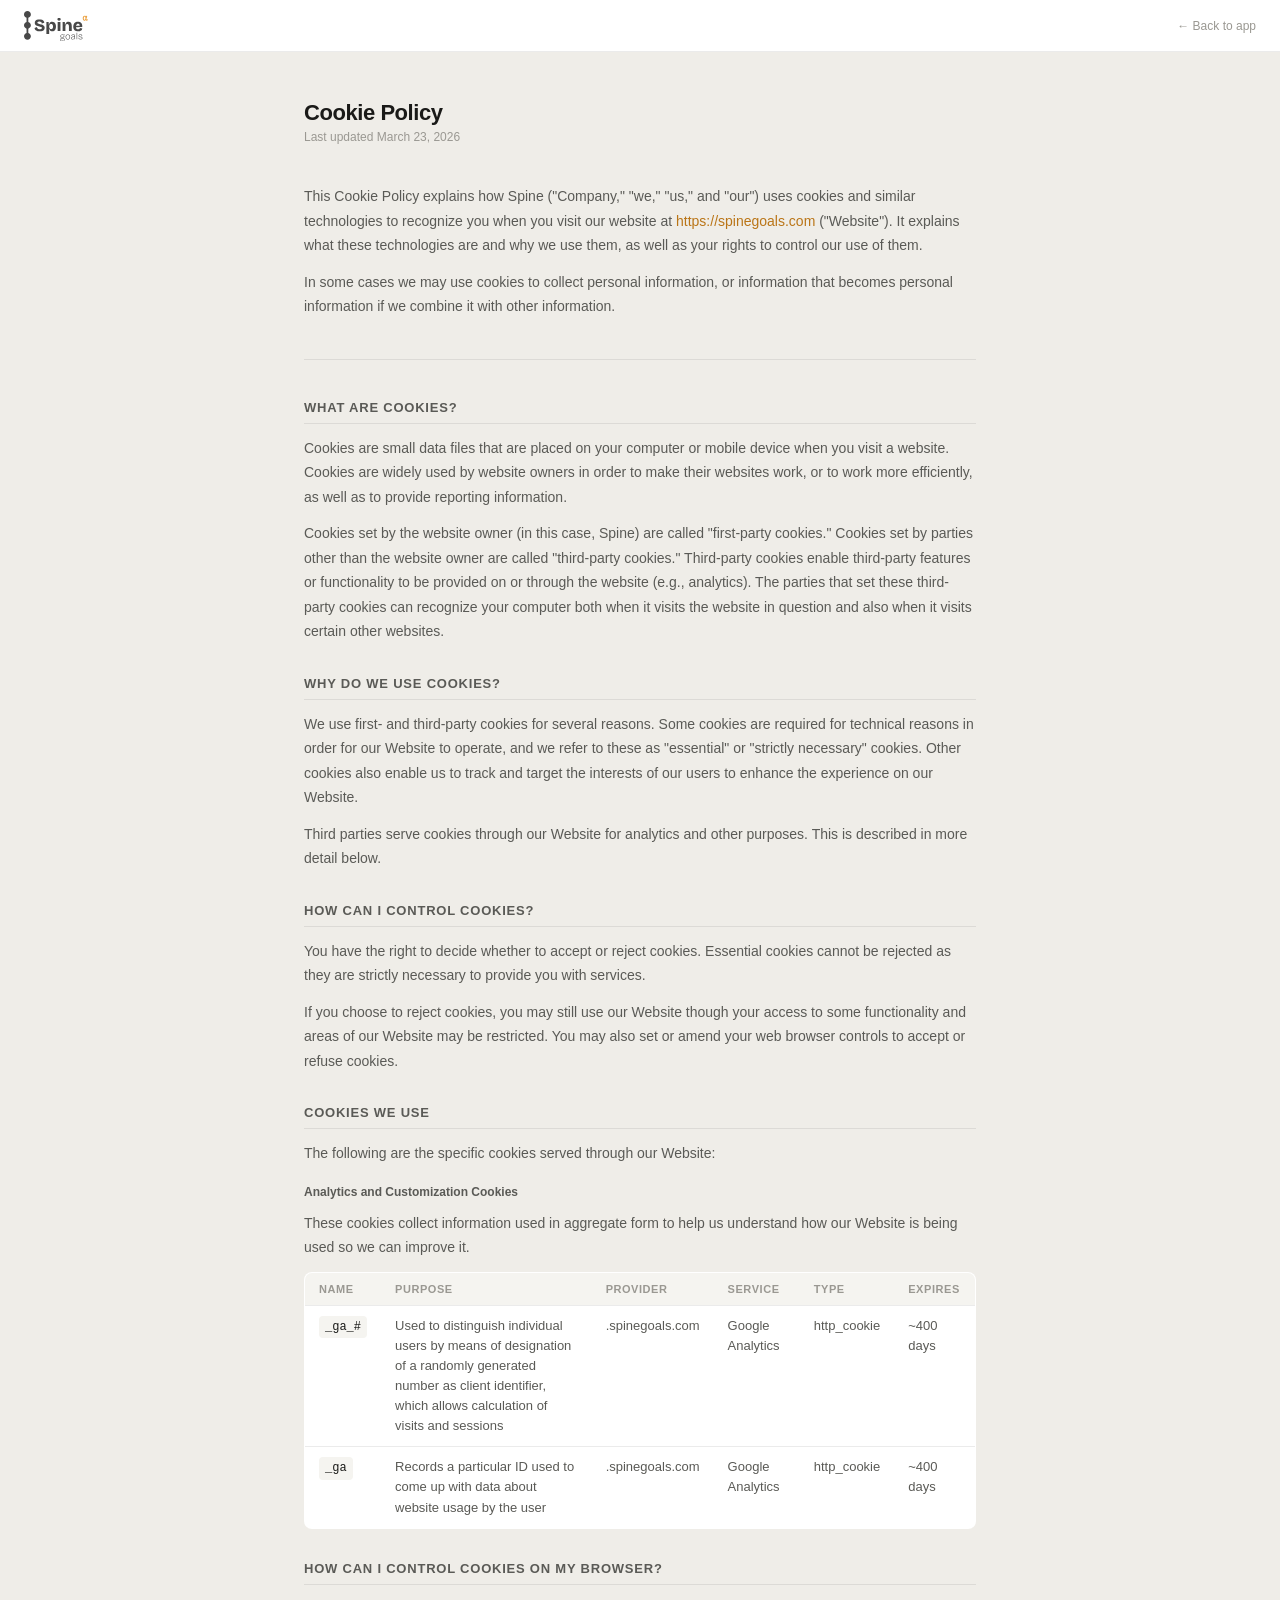
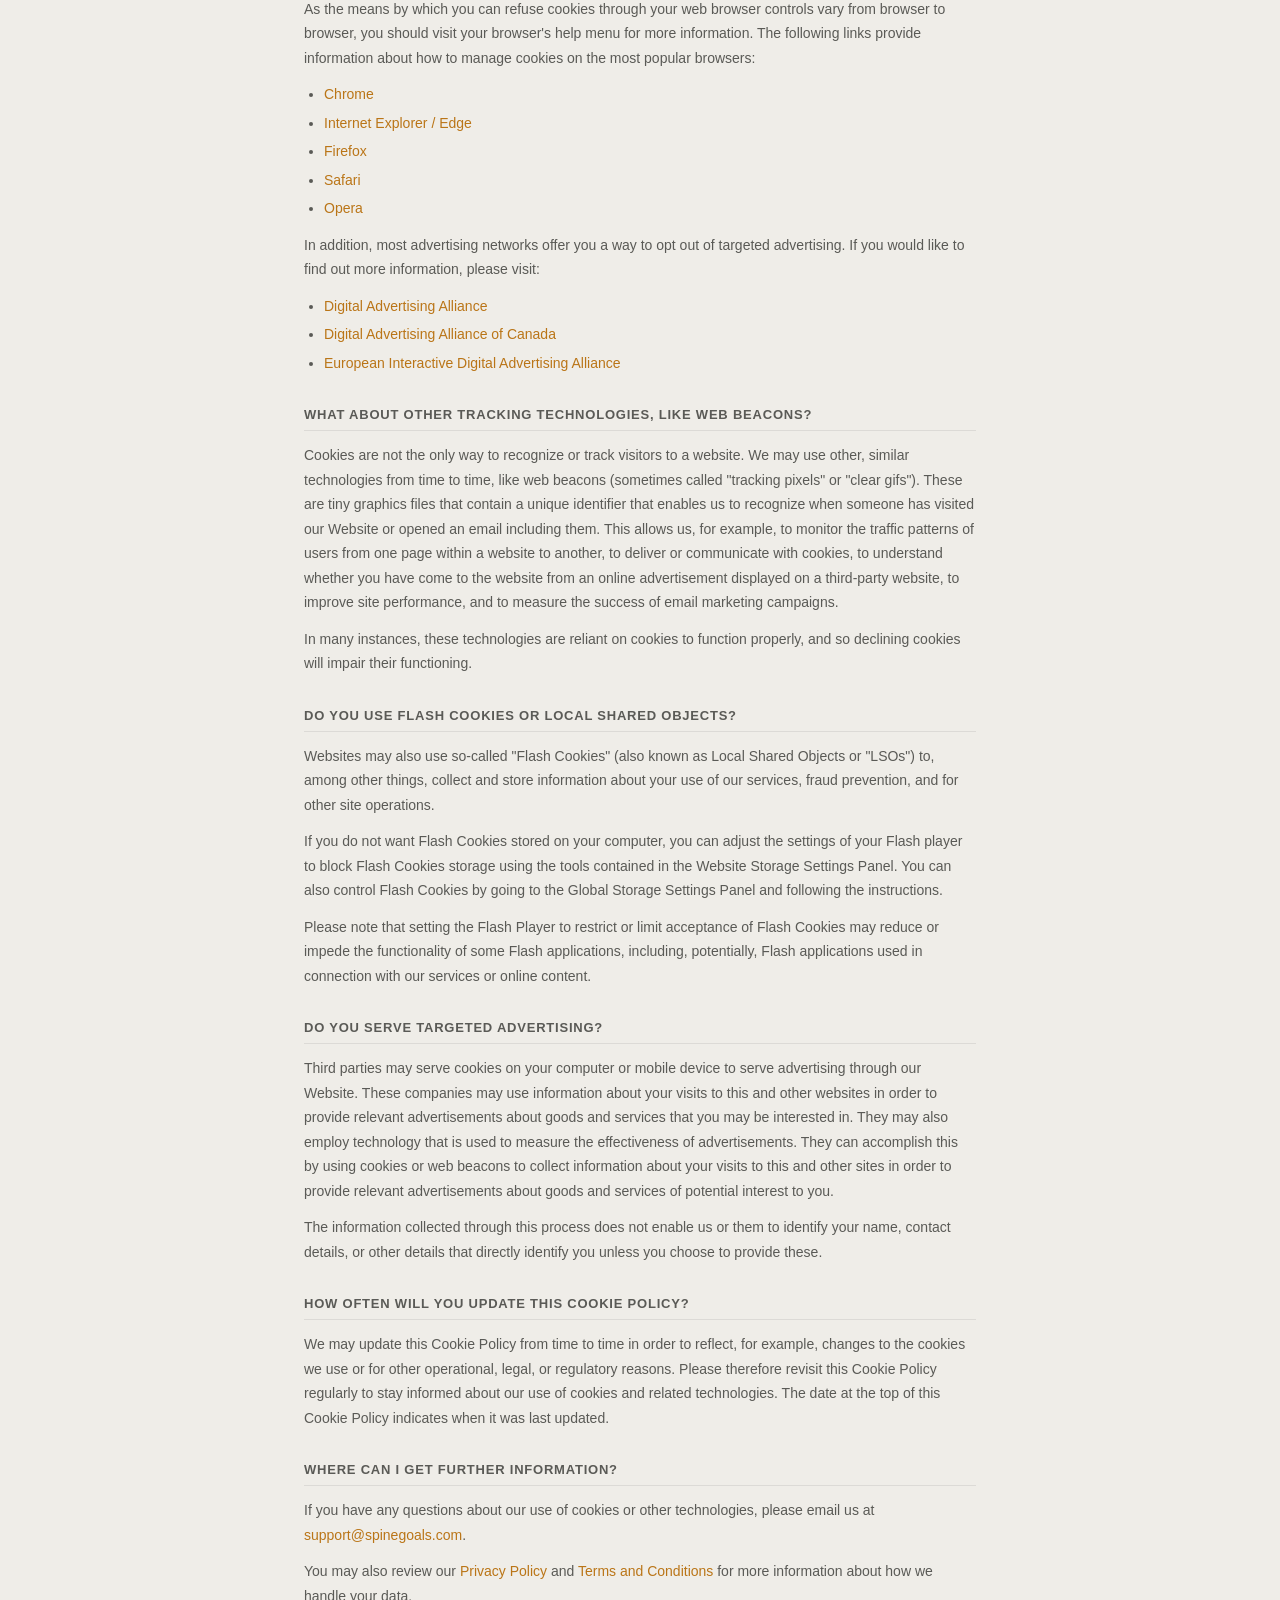
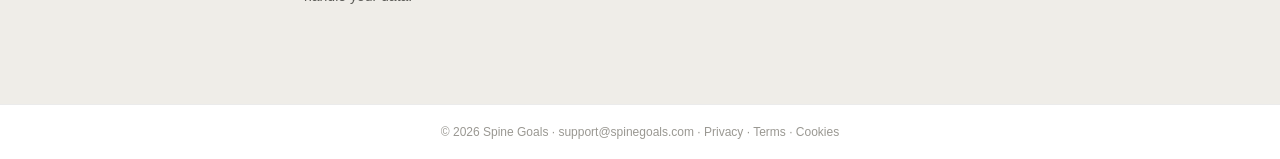
==== commit 686c63fd: "v3.8.5 bug fixes, mobile refinemen fix hover effects on mobilet" ====
--- a/cookie-policy.html
+++ b/cookie-policy.html
@@ -322,14 +322,14 @@
 
   <div class="legal-section">
     <h2>Where Can I Get Further Information?</h2>
-    <p>If you have any questions about our use of cookies or other technologies, please email us at <a href="mailto:hello@spinegoals.com">hello@spinegoals.com</a>.</p>
+    <p>If you have any questions about our use of cookies or other technologies, please email us at <a href="mailto:support@spinegoals.com">support@spinegoals.com</a>.</p>
     <p>You may also review our <a href="/privacy.html">Privacy Policy</a> and <a href="/terms.html">Terms and Conditions</a> for more information about how we handle your data.</p>
   </div>
 
 </div>
 
 <footer class="site-footer">
-  &copy; 2026 Spine Goals &middot; <a href="mailto:hello@spinegoals.com">hello@spinegoals.com</a>
+  &copy; 2026 Spine Goals &middot; <a href="mailto:support@spinegoals.com">support@spinegoals.com</a>
   &middot; <a href="/privacy.html">Privacy</a>
   &middot; <a href="/terms.html">Terms</a>
   &middot; <a href="/cookie-policy.html">Cookies</a>
